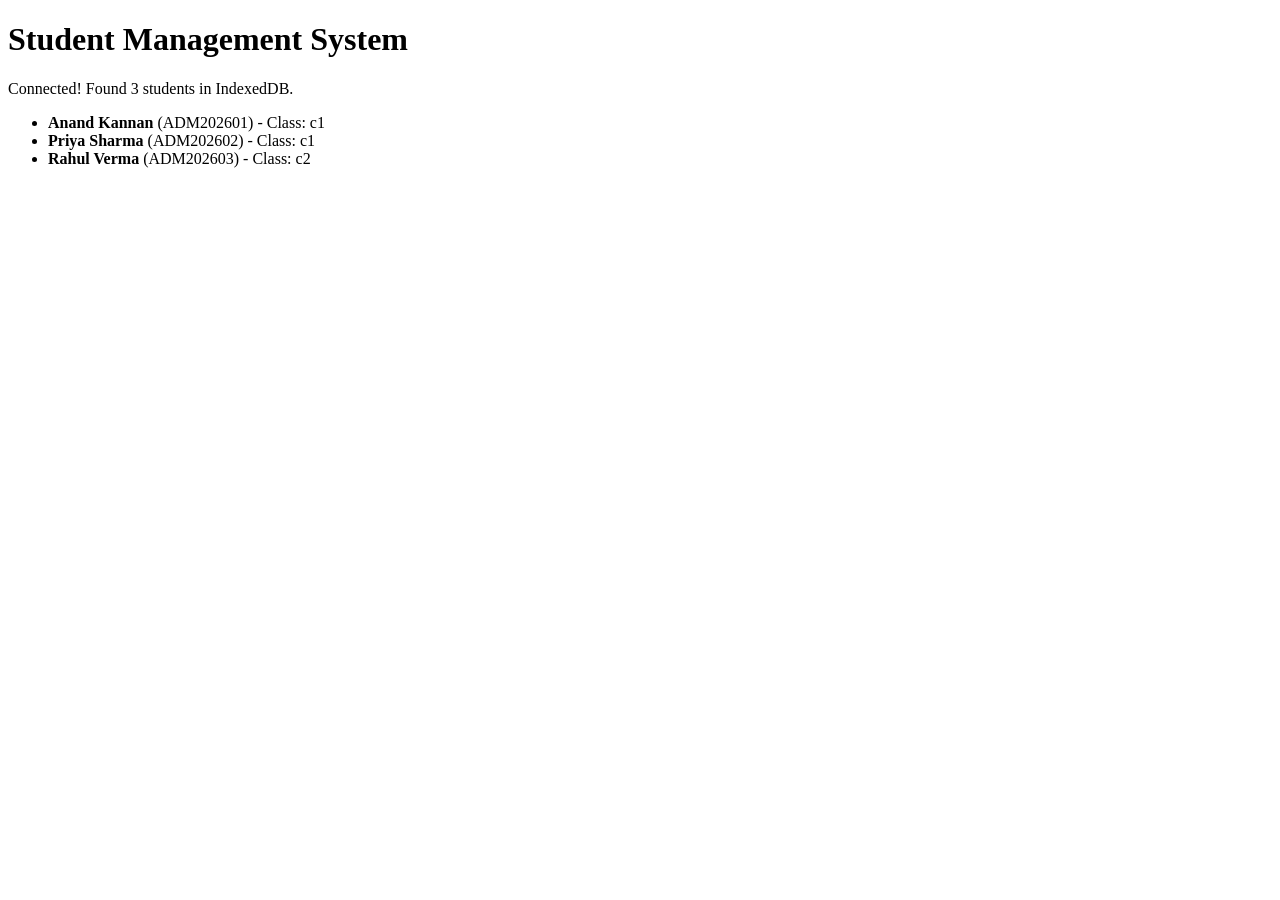
==== index.html @ eb38f24f "feat(db): implement IndexedDB wrapper and seed mechanism" ====
<!DOCTYPE html>
<html lang="en">
<head>
  <meta charset="UTF-8">
  <meta name="viewport" content="width=device-width, initial-scale=1.0">
  <title>Student Management System</title>
  <link rel="stylesheet" href="css/style.css">
</head>
<body>
  <h1>Student Management System</h1>
  <p id="status">Connecting to IndexedDB...</p>
  <div id="data-preview"></div>

  <script type="module" src="js/app.js"></script>
</body>
</html>
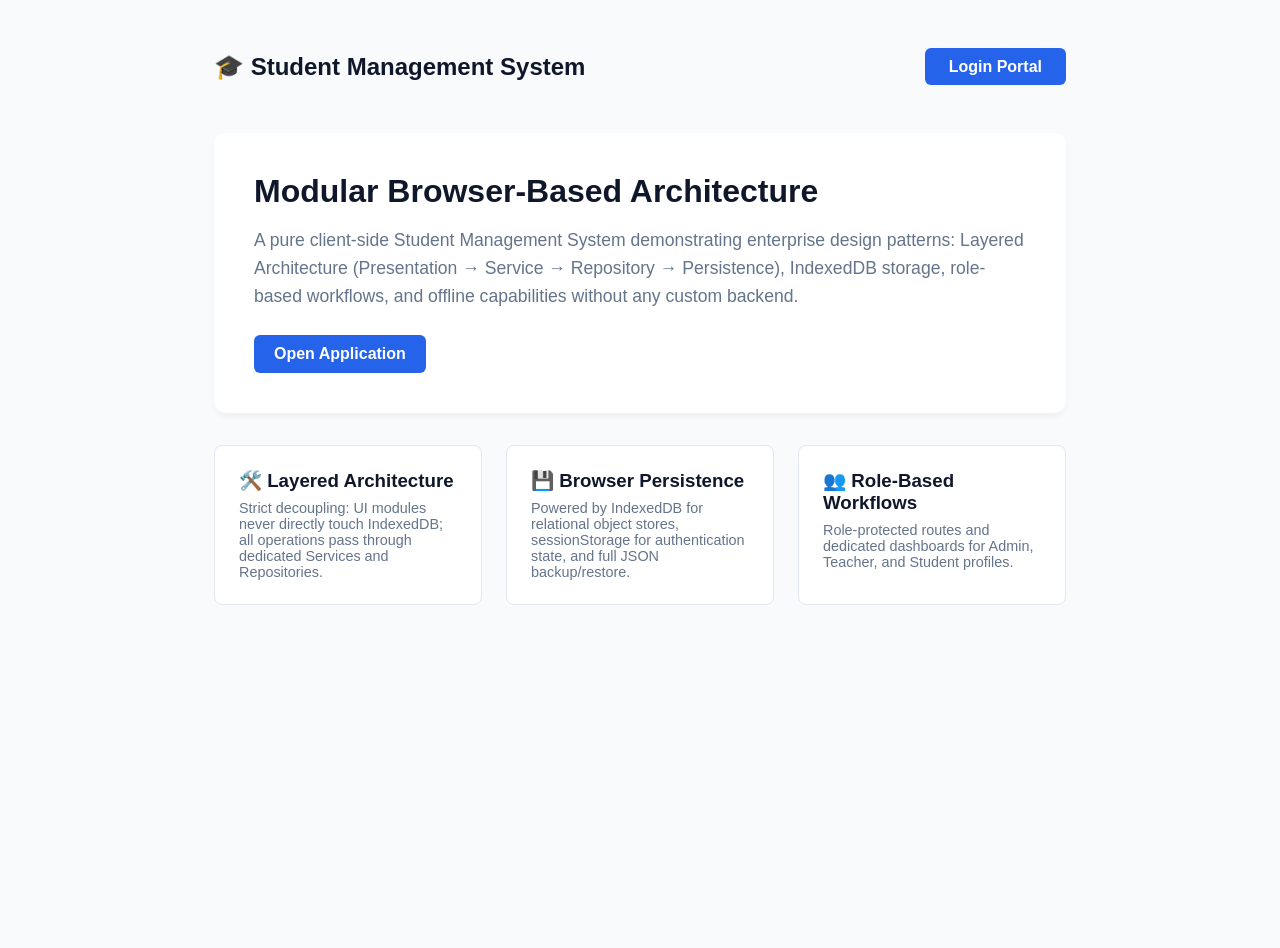
==== commit 3bea3d52: "feat(landing): Update the Landing Page UI" ====
--- a/index.html
+++ b/index.html
@@ -3,14 +3,48 @@
 <head>
   <meta charset="UTF-8">
   <meta name="viewport" content="width=device-width, initial-scale=1.0">
-  <title>Student Management System</title>
+  <title>Student Management System - Browser Architecture</title>
   <link rel="stylesheet" href="css/style.css">
 </head>
 <body>
-  <h1>Student Management System</h1>
-  <p id="status">Connecting to IndexedDB...</p>
-  <div id="data-preview"></div>
+  <div style="max-width: 900px; margin: 3rem auto; padding: 0 1.5rem;">
+    <header style="display: flex; justify-content: space-between; align-items: center; margin-bottom: 3rem;">
+      <h2>🎓 Student Management System</h2>
+      <a href="login.html" class="btn btn-primary" style="width: auto; padding: 0.6rem 1.5rem;">Login Portal</a>
+    </header>
 
-  <script type="module" src="js/app.js"></script>
+    <div style="background: white; padding: 2.5rem; border-radius: 12px; box-shadow: 0 4px 6px -1px rgba(0,0,0,0.05); margin-bottom: 2rem;">
+      <h1 style="font-size: 2rem; margin-bottom: 1rem;">Modular Browser-Based Architecture</h1>
+      <p style="color: var(--text-muted); font-size: 1.1rem; line-height: 1.6; margin-bottom: 1.5rem;">
+        A pure client-side Student Management System demonstrating enterprise design patterns:
+        Layered Architecture (Presentation → Service → Repository → Persistence), IndexedDB storage, role-based workflows, and offline capabilities without any custom backend.
+      </p>
+
+      <div style="display: flex; gap: 1rem; flex-wrap: wrap;">
+        <a href="login.html" class="btn btn-primary" style="width: auto;">Open Application</a>
+      </div>
+    </div>
+
+    <div style="display: grid; grid-template-columns: repeat(auto-fit, minmax(250px, 1fr)); gap: 1.5rem;">
+      <div style="background: white; padding: 1.5rem; border-radius: 8px; border: 1px solid var(--border);">
+        <h3>🛠️ Layered Architecture</h3>
+        <p style="color: var(--text-muted); font-size: 0.9rem; margin-top: 0.5rem;">
+          Strict decoupling: UI modules never directly touch IndexedDB; all operations pass through dedicated Services and Repositories.
+        </p>
+      </div>
+      <div style="background: white; padding: 1.5rem; border-radius: 8px; border: 1px solid var(--border);">
+        <h3>💾 Browser Persistence</h3>
+        <p style="color: var(--text-muted); font-size: 0.9rem; margin-top: 0.5rem;">
+          Powered by IndexedDB for relational object stores, sessionStorage for authentication state, and full JSON backup/restore.
+        </p>
+      </div>
+      <div style="background: white; padding: 1.5rem; border-radius: 8px; border: 1px solid var(--border);">
+        <h3>👥 Role-Based Workflows</h3>
+        <p style="color: var(--text-muted); font-size: 0.9rem; margin-top: 0.5rem;">
+          Role-protected routes and dedicated dashboards for Admin, Teacher, and Student profiles.
+        </p>
+      </div>
+    </div>
+  </div>
 </body>
 </html>
--- a/css/style.css
+++ b/css/style.css
@@ -0,0 +1,52 @@
+:root {
+  --primary: #2563eb;
+  --primary-hover: #1d4ed8;
+  --bg: #f8fafc;
+  --surface: #ffffff;
+  --text: #0f172a;
+  --text-muted: #64748b;
+  --border: #e2e8f0;
+  --danger: #ef4444;
+  --success: #22c55e;
+}
+
+* { box-sizing: border-box; margin: 0; padding: 0; font-family: -apple-system, BlinkMacSystemFont, "Segoe UI", Roboto, sans-serif; }
+body { background: var(--bg); color: var(--text); min-height: 100vh; }
+
+.auth-body { display: flex; align-items: center; justify-content: center; min-height: 100vh; padding: 1rem; }
+.login-card { background: var(--surface); padding: 2.5rem; border-radius: 12px; box-shadow: 0 4px 6px -1px rgba(0,0,0,0.1); width: 100%; max-width: 420px; }
+.login-card h2 { margin-bottom: 0.25rem; font-size: 1.5rem; }
+.subtitle { color: var(--text-muted); margin-bottom: 1.5rem; font-size: 0.95rem; }
+
+.form-group { margin-bottom: 1.25rem; }
+.form-group label { display: block; margin-bottom: 0.5rem; font-weight: 500; font-size: 0.9rem; }
+.form-group input, .form-group select { width: 100%; padding: 0.65rem 0.75rem; border: 1px solid var(--border); border-radius: 6px; font-size: 0.95rem; }
+.form-group input:focus, .form-group select:focus { outline: none; border-color: var(--primary); }
+
+.btn { display: inline-block; padding: 0.65rem 1.25rem; border-radius: 6px; border: none; font-weight: 600; cursor: pointer; text-align: center; text-decoration: none; }
+.btn-primary { background: var(--primary); color: white; width: 100%; }
+.btn-primary:hover { background: var(--primary-hover); }
+.btn-danger { background: var(--danger); color: white; }
+
+.alert { padding: 0.75rem 1rem; border-radius: 6px; margin-bottom: 1rem; font-size: 0.9rem; }
+.alert-error { background: #fef2f2; color: #991b1b; border: 1px solid #fecaca; }
+
+.demo-hints { margin-top: 1.5rem; padding-top: 1.25rem; border-top: 1px solid var(--border); font-size: 0.85rem; color: var(--text-muted); }
+.demo-hints ul { list-style: none; margin-top: 0.5rem; }
+.demo-hints li { margin-bottom: 0.35rem; }
+.demo-hints a { color: var(--primary); text-decoration: none; }
+.demo-hints a:hover { text-decoration: underline; }
+
+/* Dashboard Layout */
+.dashboard-layout { display: flex; min-height: 100vh; }
+.sidebar { width: 240px; background: #1e293b; color: white; padding: 1.5rem 1rem; flex-shrink: 0; }
+.sidebar h3 { font-size: 1.1rem; margin-bottom: 1.5rem; padding-left: 0.5rem; }
+.sidebar-nav { list-style: none; }
+.sidebar-nav li { margin-bottom: 0.5rem; }
+.sidebar-nav a { display: block; padding: 0.6rem 0.8rem; color: #cbd5e1; text-decoration: none; border-radius: 6px; }
+.sidebar-nav a:hover, .sidebar-nav a.active { background: #334155; color: white; }
+.main-content { flex: 1; padding: 2rem; }
+.header-bar { display: flex; justify-content: space-between; align-items: center; margin-bottom: 2rem; }
+.table { width: 100%; border-collapse: collapse; background: white; border-radius: 8px; overflow: hidden; box-shadow: 0 1px 3px rgba(0,0,0,0.05); }
+.table th, .table td { padding: 0.85rem 1rem; text-align: left; border-bottom: 1px solid var(--border); font-size: 0.9rem; }
+.table th { background: #f1f5f9; font-weight: 600; color: #475569; }
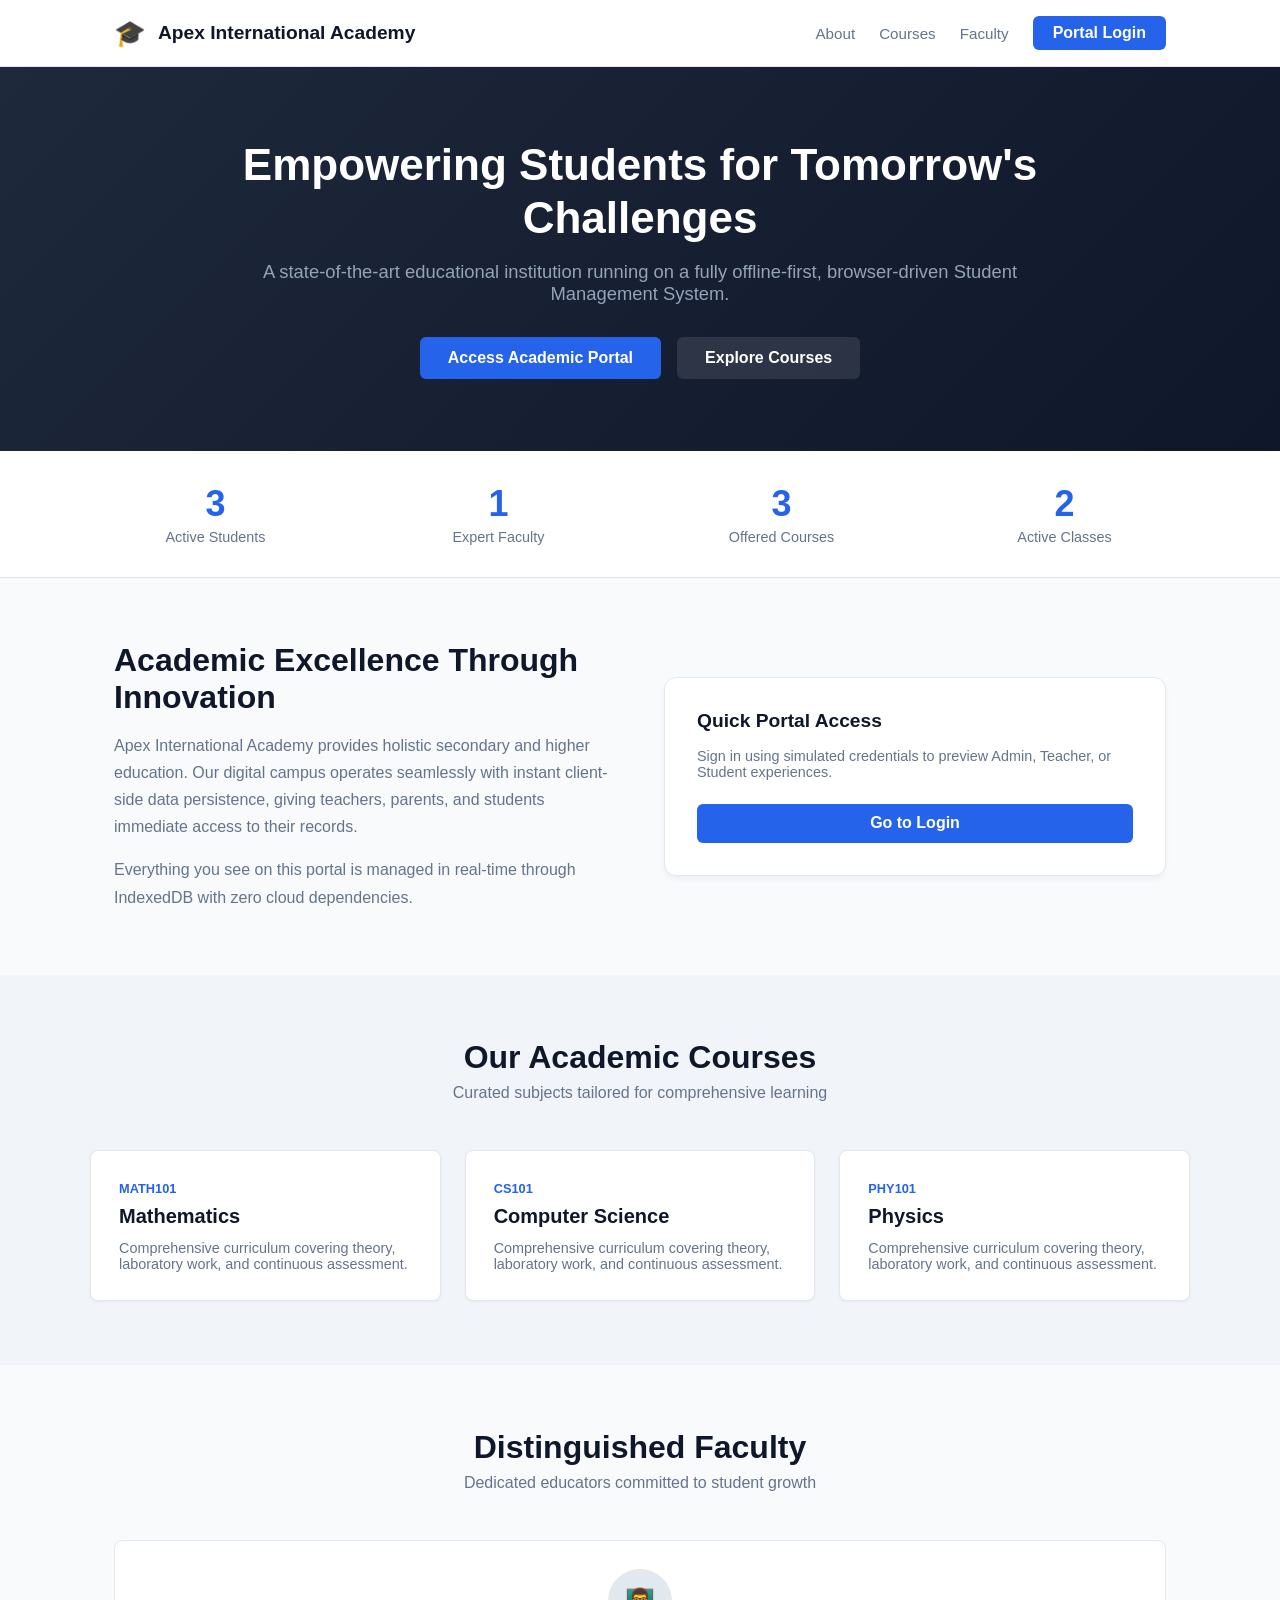
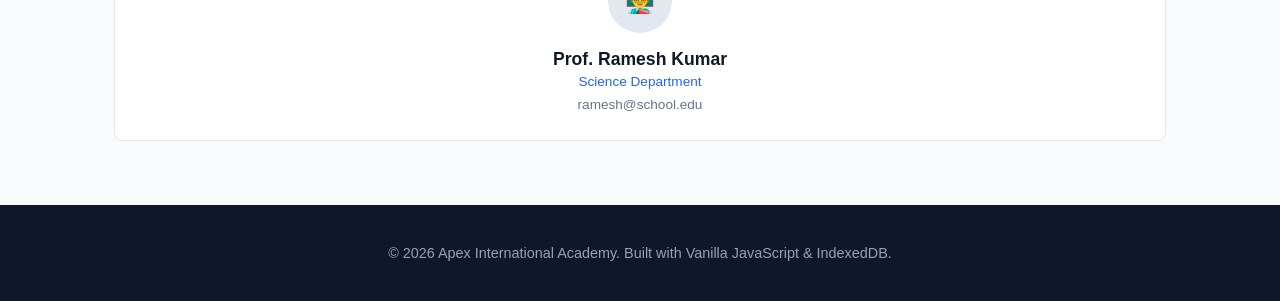
==== commit 1883ec87: "feat(public): build responsive public institution website with dynamic stats" ====
--- a/index.html
+++ b/index.html
@@ -3,48 +3,160 @@
 <head>
   <meta charset="UTF-8">
   <meta name="viewport" content="width=device-width, initial-scale=1.0">
-  <title>Student Management System - Browser Architecture</title>
+  <title>Apex International Academy - Student Management System</title>
   <link rel="stylesheet" href="css/style.css">
 </head>
 <body>
-  <div style="max-width: 900px; margin: 3rem auto; padding: 0 1.5rem;">
-    <header style="display: flex; justify-content: space-between; align-items: center; margin-bottom: 3rem;">
-      <h2>🎓 Student Management System</h2>
-      <a href="login.html" class="btn btn-primary" style="width: auto; padding: 0.6rem 1.5rem;">Login Portal</a>
-    </header>
+  <!-- Navigation Header -->
+  <header style="background: white; border-bottom: 1px solid var(--border); position: sticky; top: 0; z-index: 100;">
+    <div style="max-width: 1100px; margin: 0 auto; padding: 1rem 1.5rem; display: flex; justify-content: space-between; align-items: center;">
+      <div style="display: flex; align-items: center; gap: 0.75rem;">
+        <span style="font-size: 1.6rem;">🎓</span>
+        <strong style="font-size: 1.2rem; color: var(--text);">Apex International Academy</strong>
+      </div>
+      <nav style="display: flex; gap: 1.5rem; align-items: center;">
+        <a href="#about" style="text-decoration: none; color: var(--text-muted); font-size: 0.95rem;">About</a>
+        <a href="#courses" style="text-decoration: none; color: var(--text-muted); font-size: 0.95rem;">Courses</a>
+        <a href="#faculty" style="text-decoration: none; color: var(--text-muted); font-size: 0.95rem;">Faculty</a>
+        <a href="login.html" class="btn btn-primary" style="width: auto; padding: 0.5rem 1.25rem;">Portal Login</a>
+      </nav>
+    </div>
+  </header>
 
-    <div style="background: white; padding: 2.5rem; border-radius: 12px; box-shadow: 0 4px 6px -1px rgba(0,0,0,0.05); margin-bottom: 2rem;">
-      <h1 style="font-size: 2rem; margin-bottom: 1rem;">Modular Browser-Based Architecture</h1>
-      <p style="color: var(--text-muted); font-size: 1.1rem; line-height: 1.6; margin-bottom: 1.5rem;">
-        A pure client-side Student Management System demonstrating enterprise design patterns:
-        Layered Architecture (Presentation → Service → Repository → Persistence), IndexedDB storage, role-based workflows, and offline capabilities without any custom backend.
+  <!-- Hero Section -->
+  <section style="background: linear-gradient(135deg, #1e293b 0%, #0f172a 100%); color: white; padding: 4.5rem 1.5rem; text-align: center;">
+    <div style="max-width: 800px; margin: 0 auto;">
+      <h1 style="font-size: 2.75rem; margin-bottom: 1rem; line-height: 1.2;">Empowering Students for Tomorrow's Challenges</h1>
+      <p style="font-size: 1.15rem; color: #94a3b8; margin-bottom: 2rem;">
+        A state-of-the-art educational institution running on a fully offline-first, browser-driven Student Management System.
       </p>
-
-      <div style="display: flex; gap: 1rem; flex-wrap: wrap;">
-        <a href="login.html" class="btn btn-primary" style="width: auto;">Open Application</a>
+      <div style="display: flex; justify-content: center; gap: 1rem;">
+        <a href="login.html" class="btn btn-primary" style="width: auto; padding: 0.75rem 1.75rem;">Access Academic Portal</a>
+        <a href="#courses" class="btn" style="background: rgba(255,255,255,0.1); color: white; width: auto; padding: 0.75rem 1.75rem;">Explore Courses</a>
       </div>
     </div>
+  </section>
 
-    <div style="display: grid; grid-template-columns: repeat(auto-fit, minmax(250px, 1fr)); gap: 1.5rem;">
-      <div style="background: white; padding: 1.5rem; border-radius: 8px; border: 1px solid var(--border);">
-        <h3>🛠️ Layered Architecture</h3>
-        <p style="color: var(--text-muted); font-size: 0.9rem; margin-top: 0.5rem;">
-          Strict decoupling: UI modules never directly touch IndexedDB; all operations pass through dedicated Services and Repositories.
+  <!-- Live Statistics Section -->
+  <section style="background: white; border-bottom: 1px solid var(--border); padding: 2rem 1.5rem;">
+    <div style="max-width: 1100px; margin: 0 auto; display: grid; grid-template-columns: repeat(auto-fit, minmax(200px, 1fr)); gap: 2rem; text-align: center;">
+      <div>
+        <h3 id="stat-students" style="font-size: 2.25rem; color: var(--primary);">-</h3>
+        <p style="color: var(--text-muted); font-size: 0.9rem; margin-top: 0.25rem;">Active Students</p>
+      </div>
+      <div>
+        <h3 id="stat-faculty" style="font-size: 2.25rem; color: var(--primary);">-</h3>
+        <p style="color: var(--text-muted); font-size: 0.9rem; margin-top: 0.25rem;">Expert Faculty</p>
+      </div>
+      <div>
+        <h3 id="stat-courses" style="font-size: 2.25rem; color: var(--primary);">-</h3>
+        <p style="color: var(--text-muted); font-size: 0.9rem; margin-top: 0.25rem;">Offered Courses</p>
+      </div>
+      <div>
+        <h3 id="stat-classes" style="font-size: 2.25rem; color: var(--primary);">-</h3>
+        <p style="color: var(--text-muted); font-size: 0.9rem; margin-top: 0.25rem;">Active Classes</p>
+      </div>
+    </div>
+  </section>
+
+  <!-- About Section -->
+  <section id="about" style="max-width: 1100px; margin: 4rem auto; padding: 0 1.5rem;">
+    <div style="display: grid; grid-template-columns: repeat(auto-fit, minmax(320px, 1fr)); gap: 3rem; align-items: center;">
+      <div>
+        <h2 style="font-size: 2rem; margin-bottom: 1rem;">Academic Excellence Through Innovation</h2>
+        <p style="color: var(--text-muted); line-height: 1.7; margin-bottom: 1rem;">
+          Apex International Academy provides holistic secondary and higher education. Our digital campus operates seamlessly with instant client-side data persistence, giving teachers, parents, and students immediate access to their records.
+        </p>
+        <p style="color: var(--text-muted); line-height: 1.7;">
+          Everything you see on this portal is managed in real-time through IndexedDB with zero cloud dependencies.
         </p>
       </div>
-      <div style="background: white; padding: 1.5rem; border-radius: 8px; border: 1px solid var(--border);">
-        <h3>💾 Browser Persistence</h3>
-        <p style="color: var(--text-muted); font-size: 0.9rem; margin-top: 0.5rem;">
-          Powered by IndexedDB for relational object stores, sessionStorage for authentication state, and full JSON backup/restore.
+      <div style="background: white; border: 1px solid var(--border); border-radius: 12px; padding: 2rem; box-shadow: 0 4px 6px -1px rgba(0,0,0,0.05);">
+        <h3 style="margin-bottom: 1rem; font-size: 1.2rem;">Quick Portal Access</h3>
+        <p style="color: var(--text-muted); font-size: 0.9rem; margin-bottom: 1.5rem;">
+          Sign in using simulated credentials to preview Admin, Teacher, or Student experiences.
         </p>
-      </div>
-      <div style="background: white; padding: 1.5rem; border-radius: 8px; border: 1px solid var(--border);">
-        <h3>👥 Role-Based Workflows</h3>
-        <p style="color: var(--text-muted); font-size: 0.9rem; margin-top: 0.5rem;">
-          Role-protected routes and dedicated dashboards for Admin, Teacher, and Student profiles.
-        </p>
+        <a href="login.html" class="btn btn-primary">Go to Login</a>
       </div>
     </div>
-  </div>
+  </section>
+
+  <!-- Courses Section (Loaded dynamically from DB) -->
+  <section id="courses" style="background: #f1f5f9; padding: 4rem 1.5rem;">
+    <div style="max-width: 1100px; margin: 0 auto;">
+      <div style="text-align: center; margin-bottom: 3rem;">
+        <h2 style="font-size: 2rem; margin-bottom: 0.5rem;">Our Academic Courses</h2>
+        <p style="color: var(--text-muted);">Curated subjects tailored for comprehensive learning</p>
+      </div>
+      <div id="courses-grid" style="display: grid; grid-template-columns: repeat(auto-fit, minmax(280px, 1fr)); gap: 1.5rem;">
+        <p style="text-align: center; grid-column: 1/-1;">Loading courses...</p>
+      </div>
+    </div>
+  </section>
+
+  <!-- Faculty Section (Loaded dynamically from DB) -->
+  <section id="faculty" style="max-width: 1100px; margin: 4rem auto; padding: 0 1.5rem;">
+    <div style="text-align: center; margin-bottom: 3rem;">
+      <h2 style="font-size: 2rem; margin-bottom: 0.5rem;">Distinguished Faculty</h2>
+      <p style="color: var(--text-muted);">Dedicated educators committed to student growth</p>
+    </div>
+    <div id="faculty-grid" style="display: grid; grid-template-columns: repeat(auto-fit, minmax(260px, 1fr)); gap: 1.5rem;">
+      <p style="text-align: center; grid-column: 1/-1;">Loading faculty members...</p>
+    </div>
+  </section>
+
+  <!-- Footer -->
+  <footer style="background: #0f172a; color: #94a3b8; padding: 2.5rem 1.5rem; text-align: center; font-size: 0.9rem;">
+    <div style="max-width: 1100px; margin: 0 auto;">
+      <p>© 2026 Apex International Academy. Built with Vanilla JavaScript & IndexedDB.</p>
+    </div>
+  </footer>
+
+  <script type="module">
+    import { db } from './js/database/db.js';
+    import { seedDatabase } from './js/database/seed.js';
+
+    async function loadPublicData() {
+      await seedDatabase();
+
+      // Load counts
+      const [students, teachers, courses, classes] = await Promise.all([
+        db.getAll('students'),
+        db.getAll('teachers'),
+        db.getAll('courses'),
+        db.getAll('classes')
+      ]);
+
+      document.getElementById('stat-students').textContent = students.length;
+      document.getElementById('stat-faculty').textContent = teachers.length;
+      document.getElementById('stat-courses').textContent = courses.length;
+      document.getElementById('stat-classes').textContent = classes.length;
+
+      // Render courses
+      const coursesGrid = document.getElementById('courses-grid');
+      coursesGrid.innerHTML = courses.map(c => `
+        <div style="background: white; padding: 1.75rem; border-radius: 8px; border: 1px solid var(--border); box-shadow: 0 1px 3px rgba(0,0,0,0.05);">
+          <span style="font-size: 0.8rem; font-weight: 600; color: var(--primary); text-transform: uppercase;">${c.code}</span>
+          <h3 style="font-size: 1.25rem; margin: 0.5rem 0 0.75rem;">${c.name}</h3>
+          <p style="color: var(--text-muted); font-size: 0.9rem;">Comprehensive curriculum covering theory, laboratory work, and continuous assessment.</p>
+        </div>
+      `).join('');
+
+      // Render faculty
+      const facultyGrid = document.getElementById('faculty-grid');
+      facultyGrid.innerHTML = teachers.map(t => `
+        <div style="background: white; padding: 1.75rem; border-radius: 8px; border: 1px solid var(--border); text-align: center;">
+          <div style="width: 64px; height: 64px; border-radius: 50%; background: #e2e8f0; margin: 0 auto 1rem; display: flex; align-items: center; justify-content: center; font-size: 1.5rem;">
+            👨‍🏫
+          </div>
+          <h3 style="font-size: 1.1rem; margin-bottom: 0.25rem;">${t.name}</h3>
+          <p style="color: var(--primary); font-size: 0.85rem; font-weight: 500; margin-bottom: 0.5rem;">${t.department} Department</p>
+          <p style="color: var(--text-muted); font-size: 0.85rem;">${t.email}</p>
+        </div>
+      `).join('');
+    }
+
+    loadPublicData();
+  </script>
 </body>
 </html>
